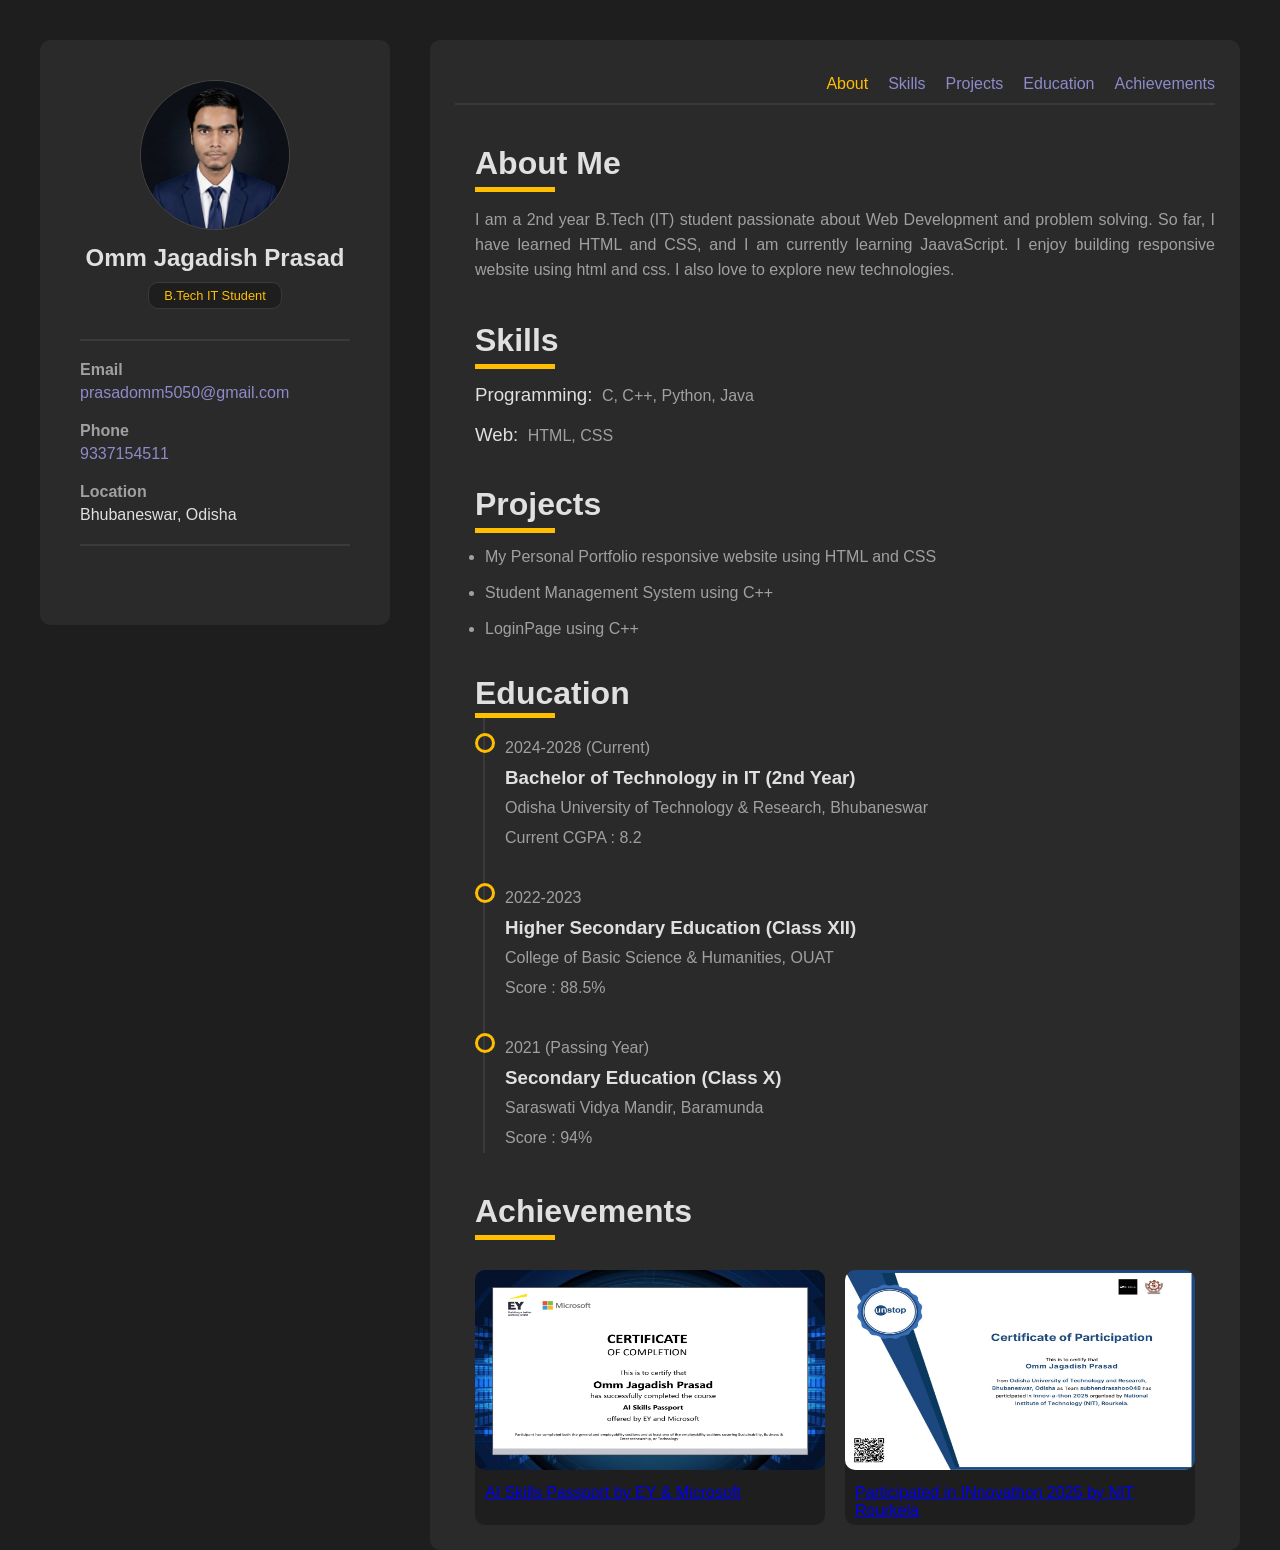
==== index.html @ 9c96a4f4 "Rename J.html to index.html" ====
<!DOCTYPE html>
<html lang="en">
<head>
    <meta charset="UTF-8">
    <meta name="viewport" content="width=device-width, initial-scale=1.0">
    <title>Profile Portfolio</title>
    <link rel="stylesheet" href="J.css">
</head>
<body>
    <div class="main-container">
        <div class="side-bar">
            <div class="profile">
                <img src="Jaga.jpeg" class="photo">
                <h2>Omm Jagadish Prasad</h2>
                <p>B.Tech IT Student</p>
            </div>
            <div class="contact">
                <h3>Email</h3>
                <div><a href="mailto:prasadomm5050@gmail.com">prasadomm5050@gmail.com</a></div>
                <h3>Phone</h3>
                <div><a href="tel:9337154511">9337154511</a></div>
                <h3>Location</h3>
                <div class="location">Bhubaneswar, Odisha</div>
            </div>
            <div class="social">
                <a href="https://www.linkedin.com/in/omm-184319329" target="_blank"><img src="https://cdn-icons-png.flaticon.com/128/3991/3991775.png" alt=""></a>
            </div>
        </div>



        <div class="main-content">
            <div class="navigation">
                <nav>
                    <a href="#about" class="yellow">About</a>
                    <a href="#skills">Skills</a>
                    <a href="#projects">Projects</a>
                    <a href="#education">Education</a>
                    <a href="#achievements">Achievements</a>
                </nav>
            </div>

            <div id="about">
                <h2>About Me</h2>
                <div class="line"></div>
                <p>I am a 2nd year B.Tech (IT) student passionate about Web Development and problem solving.
                So far, I have  learned HTML and CSS, and I am currently learning JaavaScript. I enjoy building responsive website using html and css. I also love to explore new technologies.</p>
            </div>

            <div id="skills">
                <h2>Skills</h2>
                <div class="line"></div>
                <h3 style="font-weight: 400; ">Programming:</h3>
                <div style="color: #a0a0a0; margin-left: 5px;" class="div">C, C++, Python, Java</div><br><br>
                <h3 style="font-weight: 400; ">Web:</h3>
                <div style="color: #a0a0a0; margin-left: 5px;" class="div">HTML, CSS</div>
            </div>

            <div id="projects">
                <h2>Projects</h2>
                <div class="line"></div>
                <ul style="margin-left: 10px; color: #a0a0a0;">
                    <li>My Personal Portfolio responsive website using HTML and CSS</li><br>
                    <li>Student Management System using C++</li><br>
                    <li>LoginPage using C++</li>
                </ul>
            </div>

            <div id="education">
                    <h2 style="color: #e0e0e0;">Education</h2>
                    <div class="line"></div>
                <div class="edu">
                    <div class="circle"></div>
                    <p>2024-2028 (Current)</p>
                    <h3 style="color: #e0e0e0;">Bachelor of Technology in IT (2nd Year)</h3>
                    <p>Odisha University of Technology & Research, Bhubaneswar</p>
                    <p>Current CGPA : 8.2</p>
                    <br>
                    <div class="circle"></div>
                    <p>2022-2023</p>
                    <h3 style="color: #e0e0e0;">Higher Secondary Education (Class XII)</h3>
                    <p>College of Basic Science & Humanities, OUAT</p>
                    <p>Score : 88.5%</p>
                    <br>
                    <div class="circle"></div>
                    <p>2021 (Passing Year)</p>
                    <h3 style="color: #e0e0e0;">Secondary Education (Class X)</h3>
                    <p>Saraswati Vidya Mandir, Baramunda</p>
                    <p>Score : 94%</p>
                </div>
                <div class="liner"></div>
            </div>

            <div id="achievements">
                <h2>Achievements</h2>
                <div class="line"></div>
                <div class="outer-container">
                    <a href="AI Skills Passport by EY & Microsoft.jpeg" target="_blank"><div class="inner-container">
                        <div class="certificate">
                            <img src="AI Skills Passport by EY & Microsoft.jpeg">
                        </div>
                        <div style="padding: 10px;">AI Skills Passport by EY & Microsoft</div>
                    </div></a>
                    <a href="Innovathon 2025.jpeg" target="_blank"><div class="inner-container">
                        <div class="certificate">
                            <img src="Innovathon 2025.jpeg">
                        </div>
                        <div style="padding: 10px;">Participated in INnovathon 2025 by NIT Rourkela</div>
                    </div></a>
                </div>
            </div>
        </div>
    </div>
</body>
</html>
---- J.css ----
*{
    padding: 0;
    margin: 0;
    box-sizing: border-box;
}
body{
    background-color: #1e1e1e;
}
.main-container{
    width: 1200px;
    gap: 40px;
    display: grid;
    grid-template-columns: 350px 1fr;
    margin: auto;
    padding-top: 40px;
    color: #e0e0e0;
    font-family: sans-serif;
}
.side-bar{
    background-color: #2a2a2a;
    border: #3a3a3a;
    height: 65vh;
    border-radius: 10px;
    padding: 40px;
    position: sticky;
    top: 0px;
}

.profile{
    margin-bottom: 20px;
    text-align: center;
    border-bottom: 2px solid #3a3a3a;
}
.photo{
    height: 150px;
    border-radius: 50%;
    border: 1px solid  rgb(69, 67, 67);
    margin-bottom: 10px;
}
.profile p{
    background-color: #1e1e1e;
    color: #FFBF00;
    font-size: 0.8rem;
    border: 1px solid #3a3a3a;
    padding: 5px 15px;
    border-radius: 10px;
    display: inline-block;
    margin-top: 10px;
    margin-bottom: 30px;
}
.contact{
    border-bottom: 2px solid #3a3a3a;
    margin-bottom: 30px;
}
.contact a{
    text-decoration: none;
    color: #8f8ac9;
}
.contact h3{
    color: #A0a0a0;
    font-size: 1rem;
    font-weight: 700;
    margin-top: 20px;
    margin-bottom: 5px;
}
.location{
    margin-bottom: 20px;
}
.social{
    text-align: center;
}
.social img{
    height: 40px;
}
.main-content{
    background-color: #2a2a2a;
    border: #3a3a3a;
    border-radius: 10px;
    padding: 25px;
}
.navigation{
    margin-top: 10px;
    margin-bottom: 40px;
}
nav{
    display: flex;
    justify-content: flex-end;
    gap: 20px;
    border-bottom: 2px solid #3a3a3a;
}
nav a{
    text-decoration: none;
    color: #8f8ac9;
    margin-bottom: 10px;
    transition: color 0.3s ease;
}
nav a:hover{
    color: #FFBF00;
}
.yellow{
    color: #FFBF00;
}
#about{
    margin-left: 20px;
}
.main-content h2{
    margin-top: 40px;
    margin-bottom: 5px;
    font-size: 2rem;
}
.line{
    width: 80px;
    height: 5px;
    background-color: #FFBF00;
    margin-bottom: 15px;
}
#about p{
    line-height: 25px;
    color: #A0a0a0;
    text-align: justify;
}
#skills{
    margin-left: 20px; 
}
#skills h3, .div{
    display: inline-block;
}
#projects{
    margin-left: 20px; 
}
#education{
    margin-left: 20px; 
    line-height: 30px;
    color: #A0a0a0; 
    position: relative;
}
.edu{
    margin-left: 30px;
}
.liner{
    position: absolute;
    width: 2px;
    top: 40px;
    bottom: 0px;
    left: 8px;
    border: 1px solid #3a3a3a;
}
.circle{
    height: 20px;
    width: 20px;
    border-radius: 50%;
    border: 3px solid #FFBF00;
    position: absolute;
    left: 0px;
    z-index: 10;
}
#achievements{
    margin-left: 20px;
}
.outer-container{
    display: grid;
    grid-template-columns: 1fr 1fr;
    margin-top: 30px;
}
.inner-container{
    height: 255px;
    width: 350px;
    border-radius: 10px;
    background-color: #1e1e1e;
    transition: transform 0.5s ease, box-shadow 0.5s ease;
}
.inner-container:hover{
    transform: translateY(-10px);
    box-shadow: 0px 0px 10px 5px rgba(0, 0, 0, 0.3);
}
.certificate img{
    height: 200px;
    width: 350px;
    border-radius: 10px;
}

/* Responsive */

@media screen and (max-width: 1200px){
    .main-container{
        grid-template-columns: 1fr;
        padding: 40px;
        width: auto;
    }
    .side-bar{
        position: static;
    }
    .outer-container{
        gap: 20px;
    }
}

@media screen and (max-width: 750px){
    .outer-container{
        grid-template-columns: 1fr;
    }
    .inner-container{
        margin-bottom: 10px;
    }
    .navigation nav{
        justify-content: center;
        flex-wrap: wrap;
    }
}
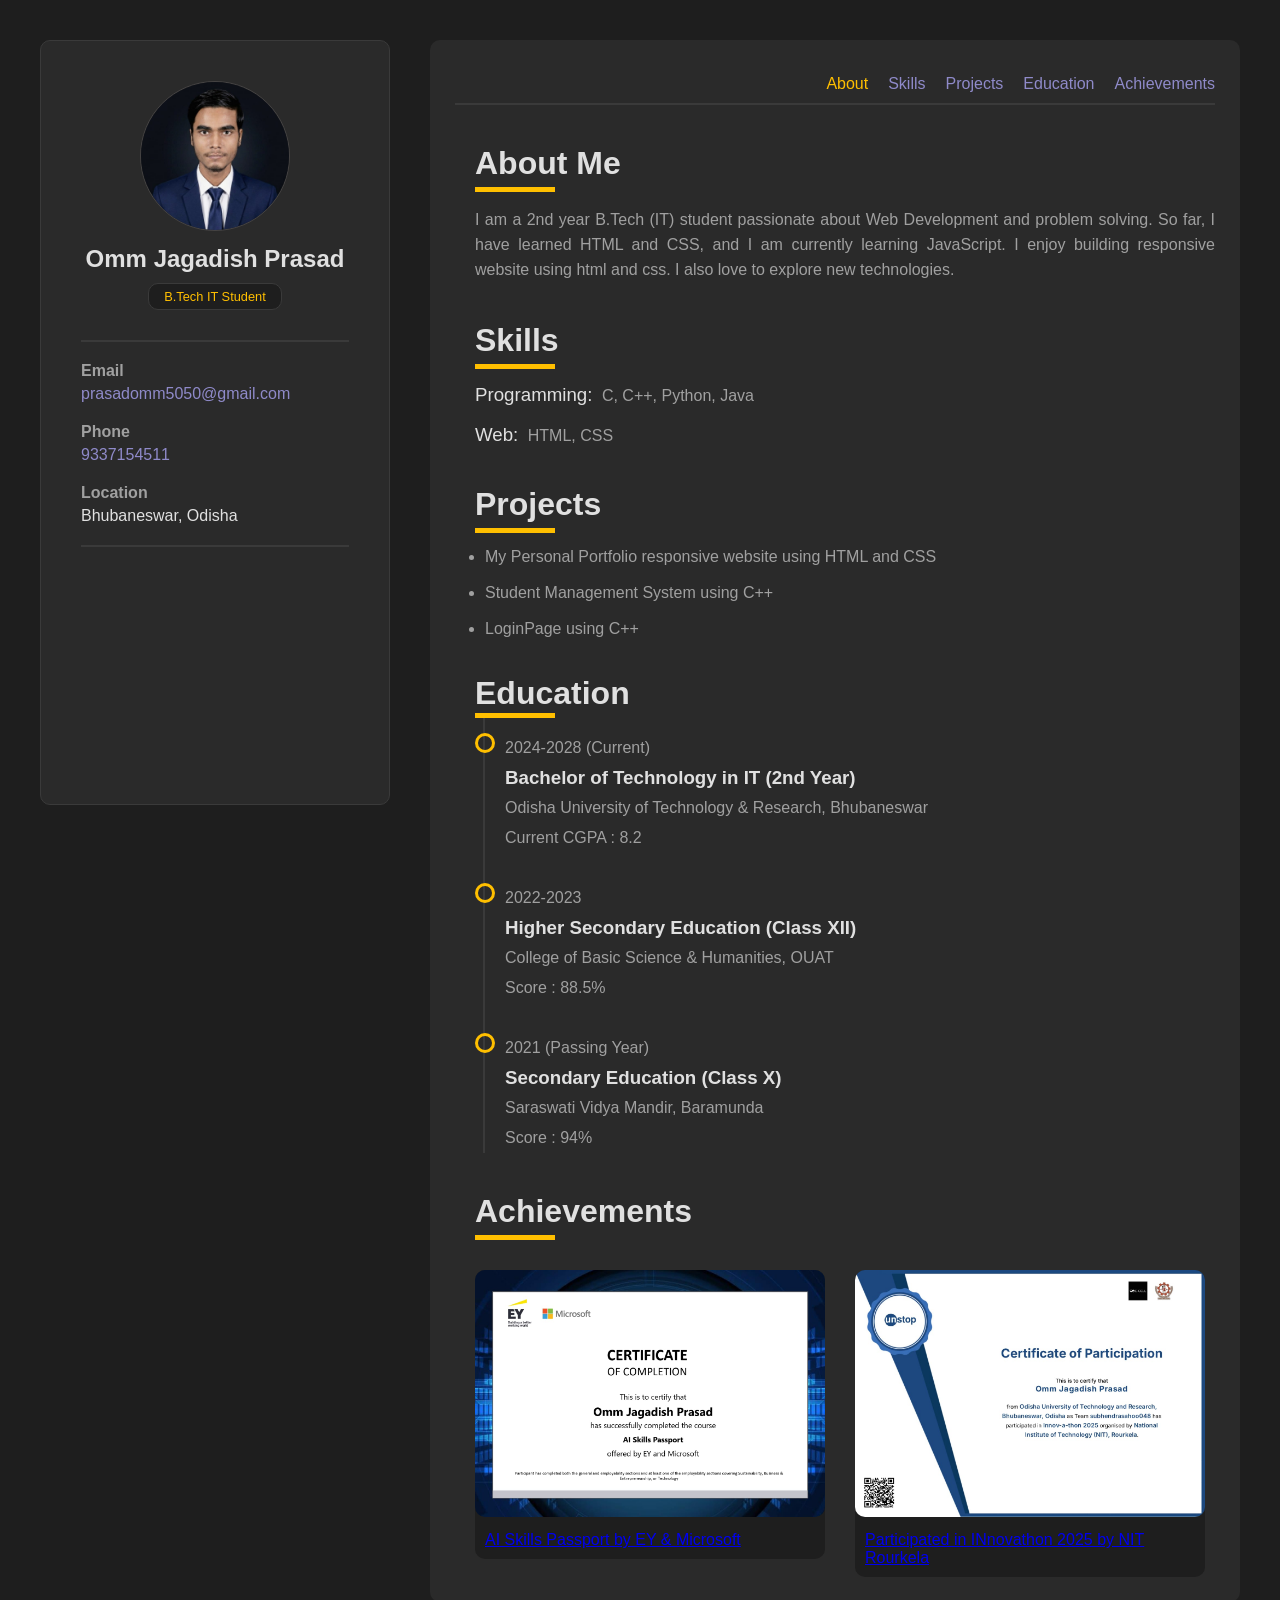
==== commit ab8e6339: "Update index.html" ====
--- a/index.html
+++ b/index.html
@@ -44,7 +44,7 @@
                 <h2>About Me</h2>
                 <div class="line"></div>
                 <p>I am a 2nd year B.Tech (IT) student passionate about Web Development and problem solving.
-                So far, I have  learned HTML and CSS, and I am currently learning JaavaScript. I enjoy building responsive website using html and css. I also love to explore new technologies.</p>
+                So far, I have  learned HTML and CSS, and I am currently learning JavaScript. I enjoy building responsive website using html and css. I also love to explore new technologies.</p>
             </div>
 
             <div id="skills">
--- a/J.css
+++ b/J.css
@@ -7,7 +7,8 @@
     background-color: #1e1e1e;
 }
 .main-container{
-    width: 1200px;
+    max-width: 1200px;
+    width: 100%;
     gap: 40px;
     display: grid;
     grid-template-columns: 350px 1fr;
@@ -18,8 +19,8 @@
 }
 .side-bar{
     background-color: #2a2a2a;
-    border: #3a3a3a;
-    height: 65vh;
+    border: 1px solid #3a3a3a;
+    height: 85vh;
     border-radius: 10px;
     padding: 40px;
     position: sticky;
@@ -32,7 +33,8 @@
     border-bottom: 2px solid #3a3a3a;
 }
 .photo{
-    height: 150px;
+    width: 150px;
+    max-width: 100%;
     border-radius: 50%;
     border: 1px solid  rgb(69, 67, 67);
     margin-bottom: 10px;
@@ -160,11 +162,13 @@
 .outer-container{
     display: grid;
     grid-template-columns: 1fr 1fr;
+    gap: 20px;
     margin-top: 30px;
 }
 .inner-container{
-    height: 255px;
-    width: 350px;
+    height: auto;
+    width: 100%;
+    max-width: 350px;
     border-radius: 10px;
     background-color: #1e1e1e;
     transition: transform 0.5s ease, box-shadow 0.5s ease;
@@ -174,36 +178,49 @@
     box-shadow: 0px 0px 10px 5px rgba(0, 0, 0, 0.3);
 }
 .certificate img{
-    height: 200px;
-    width: 350px;
+    width: 100%;
+    height: auto;
     border-radius: 10px;
 }
 
 /* Responsive */
 
-@media screen and (max-width: 1200px){
+@media screen and (max-width: 1100px){
     .main-container{
         grid-template-columns: 1fr;
-        padding: 40px;
-        width: auto;
+        padding: 30px;
     }
     .side-bar{
         position: static;
-    }
-    .outer-container{
-        gap: 20px;
-    }
-}
-
-@media screen and (max-width: 750px){
+        height:auto;
+    }
+}
+
+@media screen and (max-width: 768px){
     .outer-container{
         grid-template-columns: 1fr;
-    }
-    .inner-container{
-        margin-bottom: 10px;
     }
     .navigation nav{
         justify-content: center;
         flex-wrap: wrap;
-    }
-}+        gap: 15px;
+    }
+    .main-content h2{
+        font-size: 1.6rem;
+    }
+}
+@media screen and (max-width: 480px){
+    .main-container{
+        padding: 20px;
+        gap: 20px;
+    }
+    .side-bar{
+        padding: 25px;
+    }
+    nav{
+        gap: 10px;
+    }
+    nav a{
+        font-size: 14px;
+    }
+}
